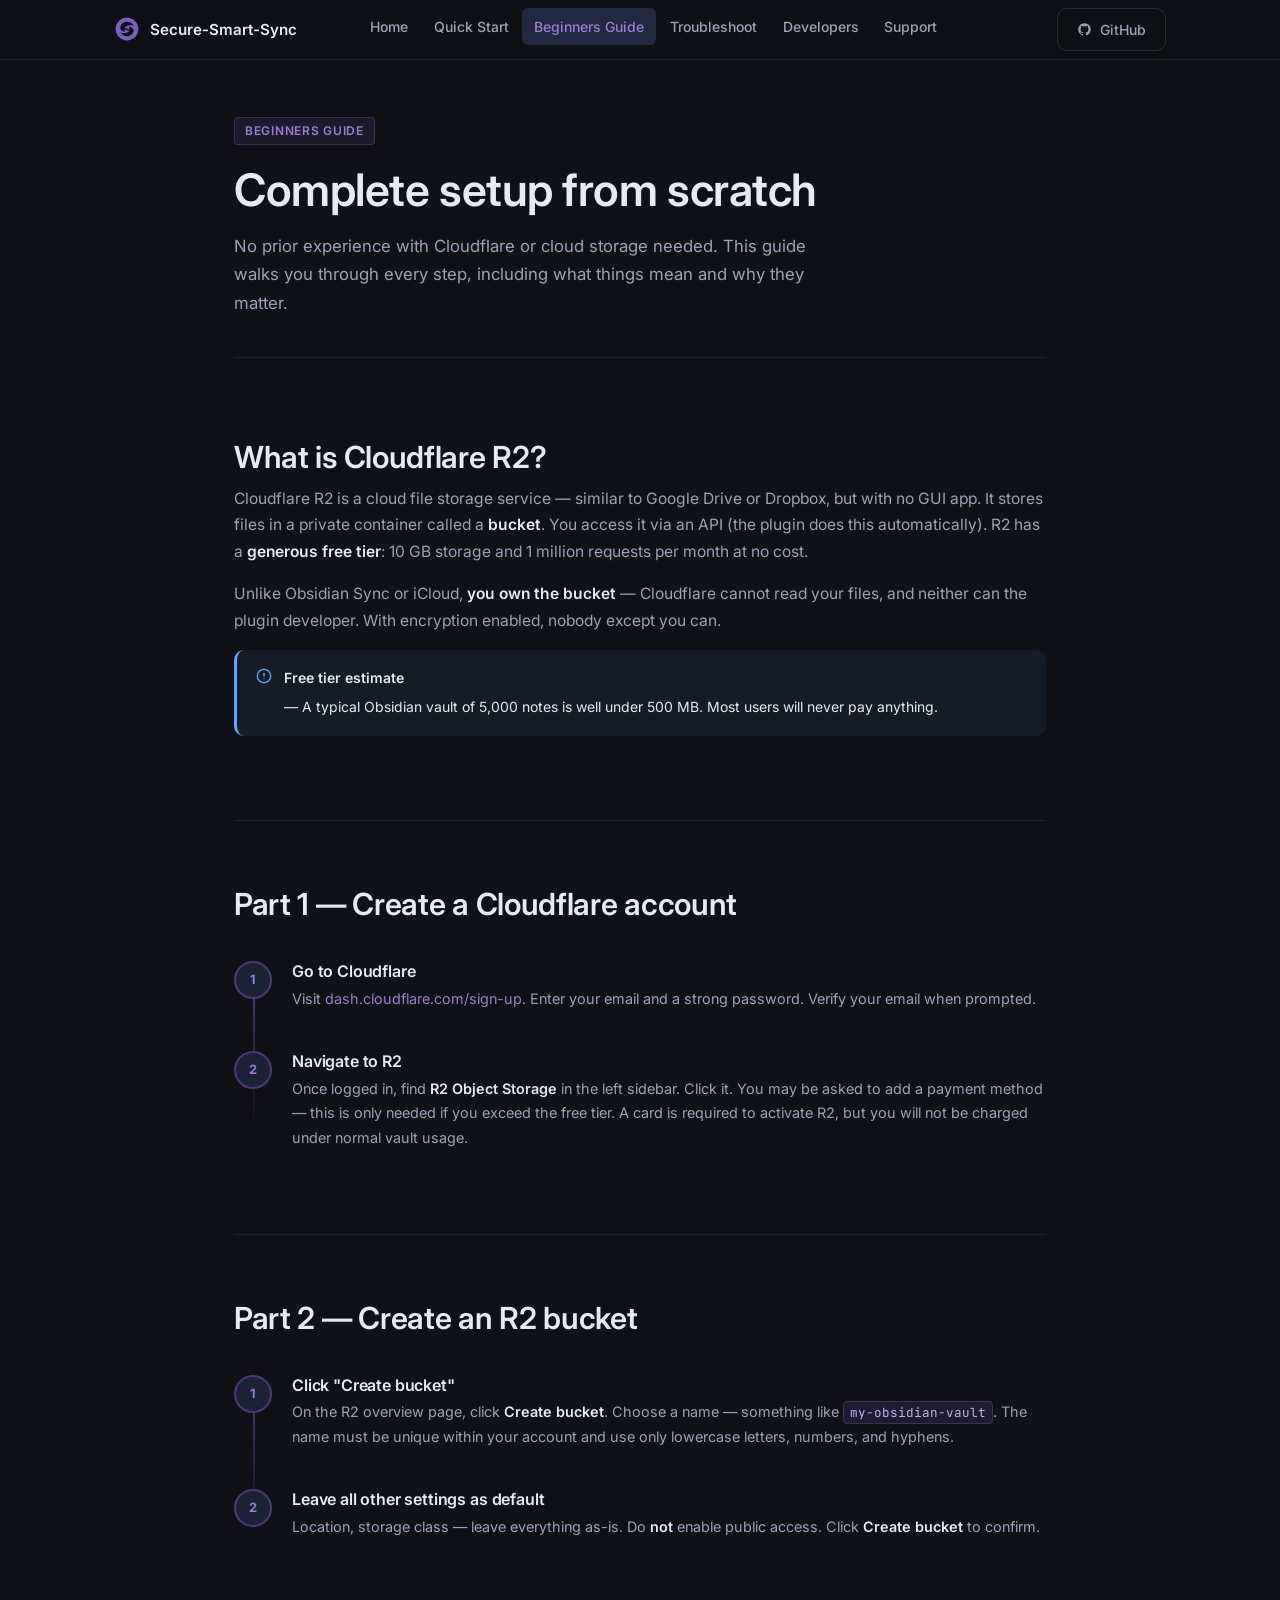
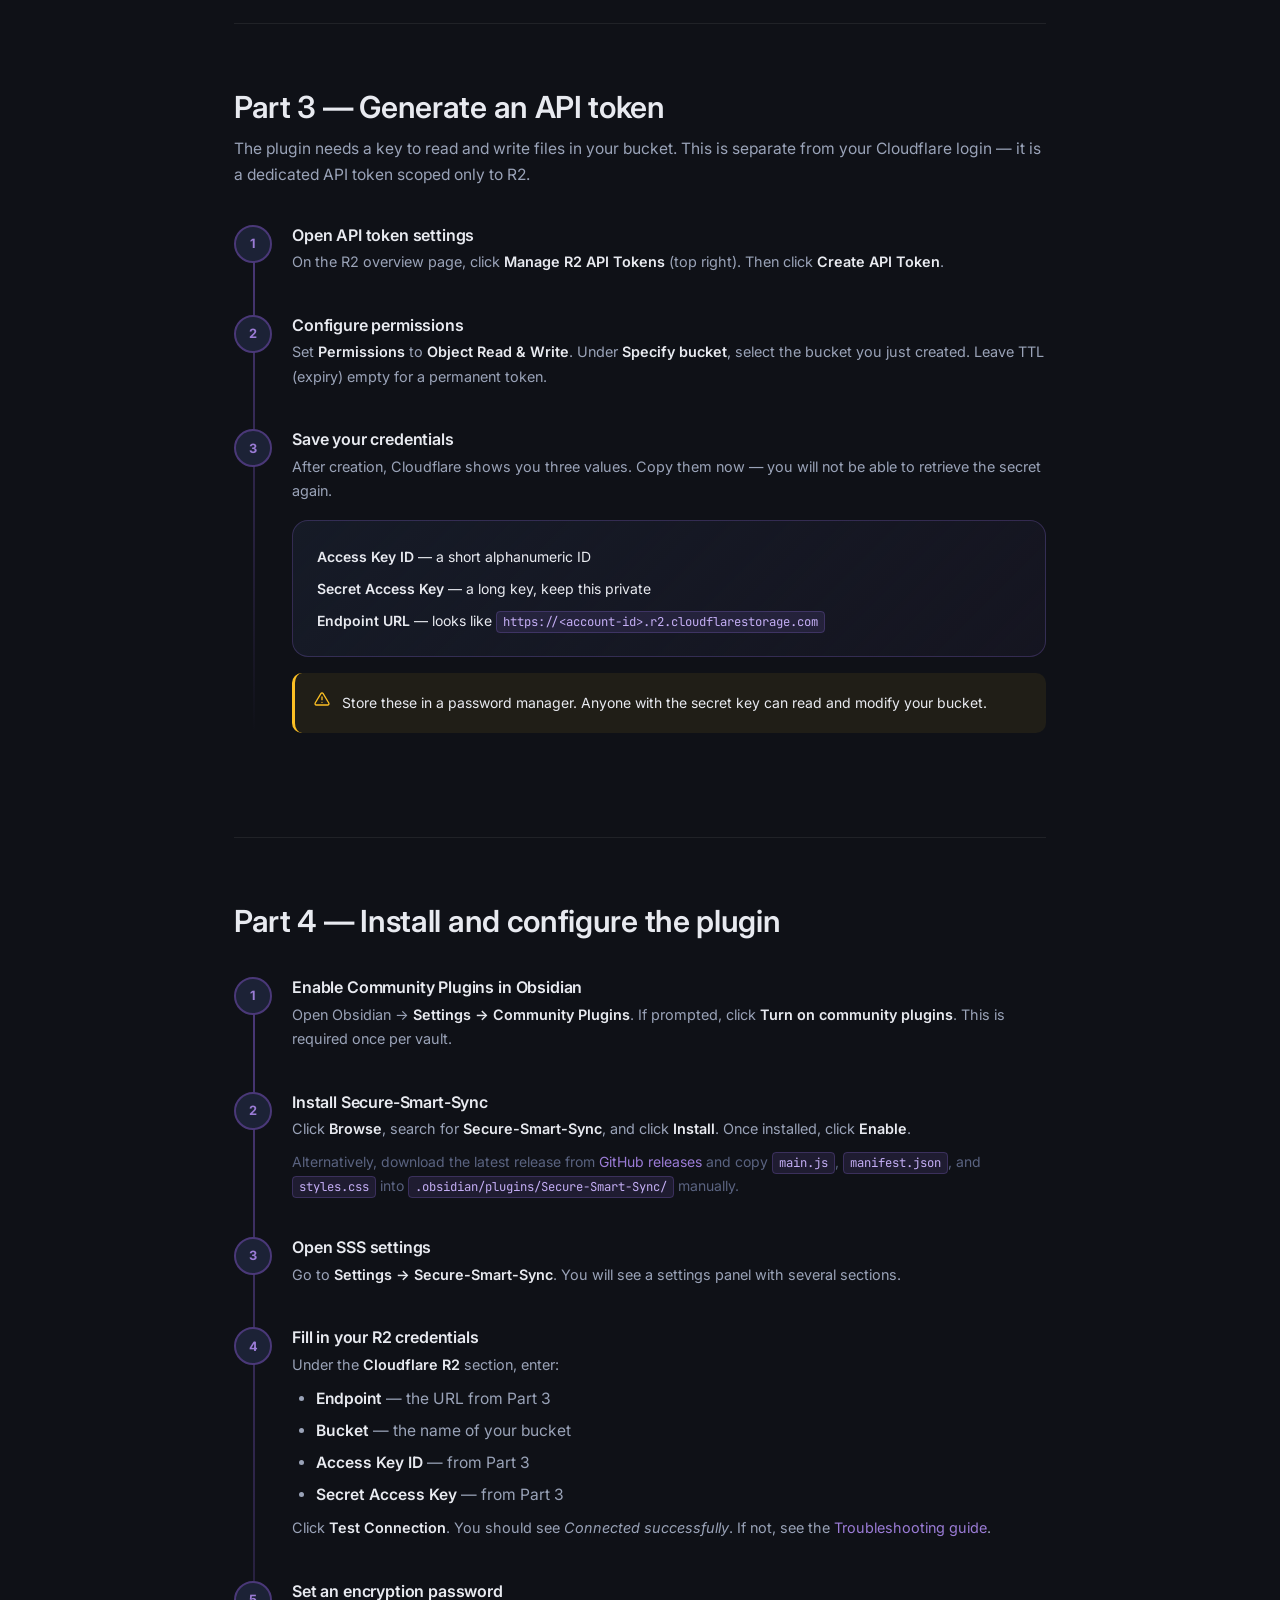
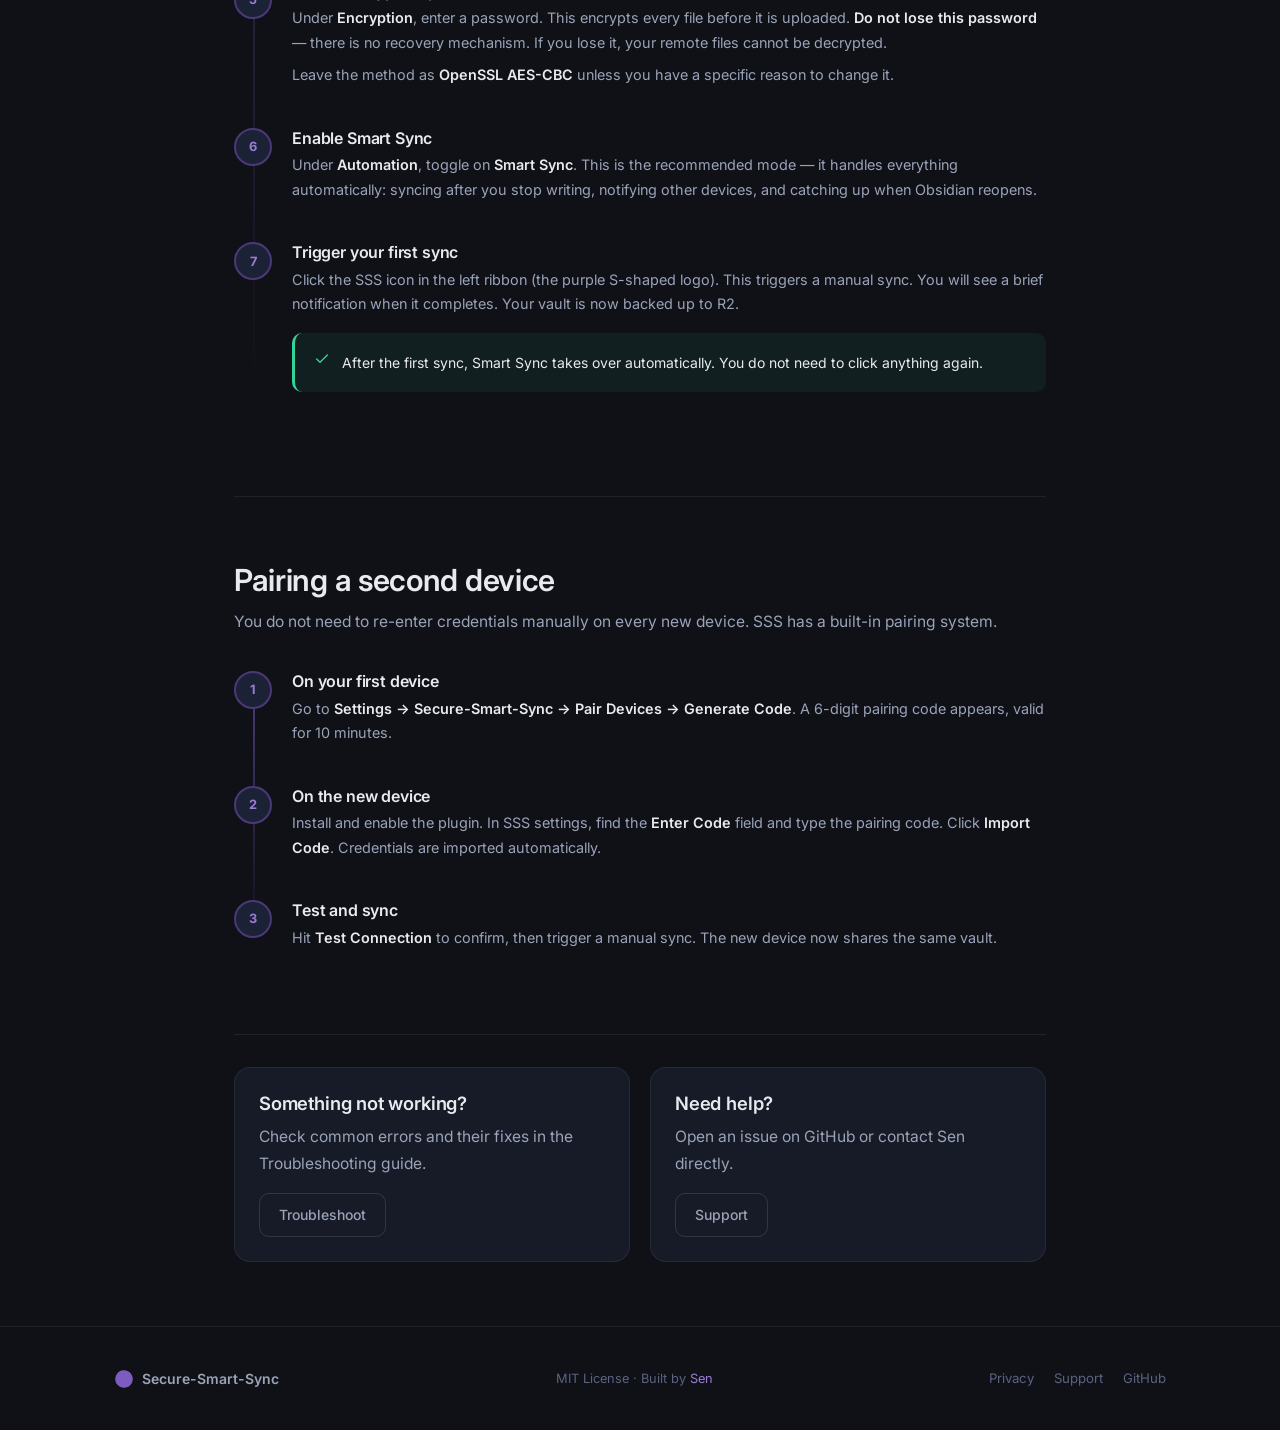
==== beginners.html @ c1dc4312 "Add files via upload" ====
<!DOCTYPE html>
<html lang="en">
<head>
  <meta charset="UTF-8" />
  <meta name="viewport" content="width=device-width, initial-scale=1.0" />
  <title>Beginners Guide — Secure-Smart-Sync</title>
  <meta name="description" content="A complete step-by-step guide to setting up Secure-Smart-Sync from scratch — including Cloudflare account creation, R2 bucket setup, and plugin configuration." />
  <link rel="icon" href="../assets/favicon_transparent.ico" />
  <link rel="stylesheet" href="style.css" />
</head>
<body>

<nav class="nav" role="navigation" aria-label="Main navigation">
  <div class="nav-inner">
    <a href="index.html" class="nav-logo" aria-label="Home">
      <svg viewBox="0 0 2048 2048" xmlns="http://www.w3.org/2000/svg" aria-hidden="true" width="26" height="26"><g fill="#7c5cbf"><path d="M955 1921.80 c-153.40 -11.80 -301.40 -63.40 -431 -150.40 -78.40 -52.60 -152.20 -121.60 -212.20 -198.40 -93.80 -120.20 -157.60 -273.40 -176.60 -425 -8.20 -64.40 -9.20 -160 -2.40 -221 11.40 -100.60 41 -203 84.80 -292 114.40 -232.20 319 -403.80 563.40 -472.80 108.80 -30.60 220.60 -40.40 335 -29 426.20 42.20 769.60 393.60 802.20 821 3.40 46.80 1.40 148.20 -4 187.80 -18.20 133.20 -54.40 238.40 -120 347 -43.40 72 -99.40 140.80 -158.20 194.60 -152.80 139.80 -341.40 222.80 -541.80 238.40 -30.20 2.20 -108.80 2.20 -139.20 -0.20z m138.40 -326.80 c180.40 -23.80 350.80 -139.60 419.60 -286 23.20 -49 35.20 -104.80 32.20 -148.60 -8.80 -124.60 -94 -237.60 -207.80 -275.40 -51.20 -17 -92.40 -19 -140.20 -6.80 -17.60 4.60 -41.20 13.40 -41.20 15.80 0 0.80 2 3 4.20 5.20 7.60 6.80 39 49.80 49.80 68.20 23.60 39.80 30 53.40 30 64 0 23.60 -5 23.20 -145 -12.80 -60.40 -15.60 -142.80 -36.60 -183 -46.60 -40.20 -10.20 -75.40 -19.60 -78.20 -21.20 -6.60 -3.20 -7.80 -6.40 -7.80 -18.80 0 -12 2.60 -15.40 30.80 -39.60 103.80 -89.80 232.60 -143.80 371.20 -156.40 34 -3 110.40 -2.40 142 1 50.60 5.60 98 15.80 139.60 29.80 11.20 3.80 20.40 6.60 20.40 6 0 -0.40 -4.60 -10 -10.20 -21 -36.40 -72.80 -100.60 -147.40 -168 -195 -91 -64.60 -186.60 -98.80 -297.80 -106.80 -59.20 -4.20 -134.20 5.80 -198 26.40 -136.40 44.20 -249 137.20 -311.80 257.80 -38.40 73.80 -54 156.20 -42.40 224.20 14.80 85.80 59 156.80 128.60 206.60 55.80 40 134 62 195.20 55.20 19.60 -2.20 47.20 -7.40 51 -9.60 0.80 -0.40 -1.60 -4.60 -5.40 -9.20 -14.60 -18 -33.80 -48.80 -47.20 -75.40 -12.60 -25 -14 -29.20 -14 -39.60 0 -6.40 1 -12.60 2.40 -14 6.20 -6.20 25.40 -2.80 137.60 25.60 61 15.40 140.20 35.20 176 44 35.80 8.80 67 17 69.60 18 3.80 1.60 4.40 3.40 4.40 14.60 0 12 -0.40 13 -7.40 19.80 -23 21.80 -73.20 56.20 -111.40 76.60 -76.80 40.60 -159.20 65.40 -242.80 73 -34.80 3.20 -125 1.60 -156.40 -2.80 -36.20 -5.20 -84.20 -16.60 -119 -28.20 -17.60 -6 -32.20 -10.60 -32.40 -10.20 -1.40 1.40 22 39.80 37.20 60.80 94.40 132.20 250.20 219.40 418.20 234.20 26.80 2.40 77.20 1 107.40 -2.80z"/></g></svg>
      <span class="nav-logo-text">Secure-Smart-Sync</span>
    </a>
    <ul class="nav-links" id="nav-links">
      <li><a href="index.html">Home</a></li>
      <li><a href="quick-start.html">Quick Start</a></li>
      <li><a href="beginners.html">Beginners Guide</a></li>
      <li><a href="troubleshoot.html">Troubleshoot</a></li>
      <li><a href="developers.html">Developers</a></li>
      <li><a href="support.html">Support</a></li>
    </ul>
    <div class="nav-cta">
      <a href="https://github.com/xensenx/Secure_Smart_Sync" target="_blank" rel="noopener" class="btn btn-outline">
        <svg viewBox="0 0 24 24" fill="currentColor" width="15" height="15" aria-hidden="true"><path d="M12 2C6.477 2 2 6.477 2 12c0 4.418 2.865 8.166 6.839 9.489.5.092.682-.217.682-.482 0-.237-.009-.868-.013-1.703-2.782.604-3.369-1.34-3.369-1.34-.454-1.156-1.11-1.463-1.11-1.463-.908-.62.069-.608.069-.608 1.003.07 1.531 1.03 1.531 1.03.892 1.529 2.341 1.087 2.91.832.092-.647.35-1.088.636-1.338-2.22-.253-4.555-1.11-4.555-4.943 0-1.091.39-1.984 1.029-2.683-.103-.253-.446-1.27.098-2.647 0 0 .84-.269 2.75 1.025A9.578 9.578 0 0 1 12 6.836a9.59 9.59 0 0 1 2.504.337c1.909-1.294 2.747-1.025 2.747-1.025.546 1.377.202 2.394.1 2.647.64.699 1.028 1.592 1.028 2.683 0 3.842-2.339 4.687-4.566 4.935.359.309.678.919.678 1.852 0 1.336-.012 2.415-.012 2.743 0 .267.18.578.688.48C19.138 20.163 22 16.418 22 12c0-5.523-4.477-10-10-10z"/></svg>
        GitHub
      </a>
    </div>
    <button class="nav-hamburger" id="nav-hamburger" aria-label="Toggle navigation" aria-expanded="false">
      <span></span><span></span><span></span>
    </button>
  </div>
</nav>

<div class="page-wrap">
  <div class="container">

    <div class="page-header">
      <span class="badge">Beginners Guide</span>
      <h1>Complete setup from scratch</h1>
      <p>No prior experience with Cloudflare or cloud storage needed. This guide walks you through every step, including what things mean and why they matter.</p>
    </div>

    <!-- What is Cloudflare R2 -->
    <section class="section-sm" id="what-is-r2">
      <h2 class="reveal">What is Cloudflare R2?</h2>
      <p class="reveal mt-1">Cloudflare R2 is a cloud file storage service — similar to Google Drive or Dropbox, but with no GUI app. It stores files in a private container called a <strong>bucket</strong>. You access it via an API (the plugin does this automatically). R2 has a <strong>generous free tier</strong>: 10 GB storage and 1 million requests per month at no cost.</p>
      <p class="reveal mt-2">Unlike Obsidian Sync or iCloud, <strong>you own the bucket</strong> — Cloudflare cannot read your files, and neither can the plugin developer. With encryption enabled, nobody except you can.</p>

      <div class="callout callout-info reveal mt-2">
        <svg width="16" height="16" viewBox="0 0 24 24" fill="none" stroke="currentColor" stroke-width="2" stroke-linecap="round" stroke-linejoin="round" aria-hidden="true"><circle cx="12" cy="12" r="10"/><line x1="12" y1="8" x2="12" y2="12"/><line x1="12" y1="16" x2="12.01" y2="16"/></svg>
        <div class="callout-body"><strong>Free tier estimate</strong><span> — A typical Obsidian vault of 5,000 notes is well under 500 MB. Most users will never pay anything.</span></div>
      </div>
    </section>

    <hr />

    <!-- Part 1: Cloudflare account -->
    <section class="section-sm" id="cloudflare-account">
      <h2 class="reveal">Part 1 — Create a Cloudflare account</h2>
      <div class="step-flow mt-2">

        <div class="step-item">
          <div class="step-num">1</div>
          <div class="step-body">
            <h3>Go to Cloudflare</h3>
            <p>Visit <a href="https://dash.cloudflare.com/sign-up" target="_blank" rel="noopener">dash.cloudflare.com/sign-up</a>. Enter your email and a strong password. Verify your email when prompted.</p>
          </div>
        </div>

        <div class="step-item">
          <div class="step-num">2</div>
          <div class="step-body">
            <h3>Navigate to R2</h3>
            <p>Once logged in, find <strong>R2 Object Storage</strong> in the left sidebar. Click it. You may be asked to add a payment method — this is only needed if you exceed the free tier. A card is required to activate R2, but you will not be charged under normal vault usage.</p>
          </div>
        </div>

      </div>
    </section>

    <hr />

    <!-- Part 2: Create a bucket -->
    <section class="section-sm" id="create-bucket">
      <h2 class="reveal">Part 2 — Create an R2 bucket</h2>
      <div class="step-flow mt-2">

        <div class="step-item">
          <div class="step-num">1</div>
          <div class="step-body">
            <h3>Click "Create bucket"</h3>
            <p>On the R2 overview page, click <strong>Create bucket</strong>. Choose a name — something like <code>my-obsidian-vault</code>. The name must be unique within your account and use only lowercase letters, numbers, and hyphens.</p>
          </div>
        </div>

        <div class="step-item">
          <div class="step-num">2</div>
          <div class="step-body">
            <h3>Leave all other settings as default</h3>
            <p>Location, storage class — leave everything as-is. Do <strong>not</strong> enable public access. Click <strong>Create bucket</strong> to confirm.</p>
          </div>
        </div>

      </div>
    </section>

    <hr />

    <!-- Part 3: API Token -->
    <section class="section-sm" id="api-token">
      <h2 class="reveal">Part 3 — Generate an API token</h2>
      <p class="reveal mt-1">The plugin needs a key to read and write files in your bucket. This is separate from your Cloudflare login — it is a dedicated API token scoped only to R2.</p>

      <div class="step-flow mt-2">

        <div class="step-item">
          <div class="step-num">1</div>
          <div class="step-body">
            <h3>Open API token settings</h3>
            <p>On the R2 overview page, click <strong>Manage R2 API Tokens</strong> (top right). Then click <strong>Create API Token</strong>.</p>
          </div>
        </div>

        <div class="step-item">
          <div class="step-num">2</div>
          <div class="step-body">
            <h3>Configure permissions</h3>
            <p>Set <strong>Permissions</strong> to <strong>Object Read &amp; Write</strong>. Under <strong>Specify bucket</strong>, select the bucket you just created. Leave TTL (expiry) empty for a permanent token.</p>
          </div>
        </div>

        <div class="step-item">
          <div class="step-num">3</div>
          <div class="step-body">
            <h3>Save your credentials</h3>
            <p>After creation, Cloudflare shows you three values. Copy them now — you will not be able to retrieve the secret again.</p>
            <div class="card card-purple mt-2" style="font-size:0.875rem;">
              <div style="display:grid; gap:0.5rem;">
                <div><strong>Access Key ID</strong> — a short alphanumeric ID</div>
                <div><strong>Secret Access Key</strong> — a long key, keep this private</div>
                <div><strong>Endpoint URL</strong> — looks like <code>https://&lt;account-id&gt;.r2.cloudflarestorage.com</code></div>
              </div>
            </div>
            <div class="callout callout-warning mt-2">
              <svg width="16" height="16" viewBox="0 0 24 24" fill="none" stroke="currentColor" stroke-width="2" stroke-linecap="round" stroke-linejoin="round" aria-hidden="true"><path d="M10.29 3.86L1.82 18a2 2 0 0 0 1.71 3h16.94a2 2 0 0 0 1.71-3L13.71 3.86a2 2 0 0 0-3.42 0z"/><line x1="12" y1="9" x2="12" y2="13"/><line x1="12" y1="17" x2="12.01" y2="17"/></svg>
              <div class="callout-body"><span>Store these in a password manager. Anyone with the secret key can read and modify your bucket.</span></div>
            </div>
          </div>
        </div>

      </div>
    </section>

    <hr />

    <!-- Part 4: Plugin setup -->
    <section class="section-sm" id="plugin-setup">
      <h2 class="reveal">Part 4 — Install and configure the plugin</h2>
      <div class="step-flow mt-2">

        <div class="step-item">
          <div class="step-num">1</div>
          <div class="step-body">
            <h3>Enable Community Plugins in Obsidian</h3>
            <p>Open Obsidian → <strong>Settings → Community Plugins</strong>. If prompted, click <strong>Turn on community plugins</strong>. This is required once per vault.</p>
          </div>
        </div>

        <div class="step-item">
          <div class="step-num">2</div>
          <div class="step-body">
            <h3>Install Secure-Smart-Sync</h3>
            <p>Click <strong>Browse</strong>, search for <strong>Secure-Smart-Sync</strong>, and click <strong>Install</strong>. Once installed, click <strong>Enable</strong>.</p>
            <p class="mt-1" style="font-size:0.875rem; color:var(--text-muted);">Alternatively, download the latest release from <a href="https://github.com/xensenx/Secure_Smart_Sync/releases" target="_blank" rel="noopener">GitHub releases</a> and copy <code>main.js</code>, <code>manifest.json</code>, and <code>styles.css</code> into <code>.obsidian/plugins/Secure-Smart-Sync/</code> manually.</p>
          </div>
        </div>

        <div class="step-item">
          <div class="step-num">3</div>
          <div class="step-body">
            <h3>Open SSS settings</h3>
            <p>Go to <strong>Settings → Secure-Smart-Sync</strong>. You will see a settings panel with several sections.</p>
          </div>
        </div>

        <div class="step-item">
          <div class="step-num">4</div>
          <div class="step-body">
            <h3>Fill in your R2 credentials</h3>
            <p>Under the <strong>Cloudflare R2</strong> section, enter:</p>
            <ul style="margin-top:0.5rem;">
              <li><strong>Endpoint</strong> — the URL from Part 3</li>
              <li><strong>Bucket</strong> — the name of your bucket</li>
              <li><strong>Access Key ID</strong> — from Part 3</li>
              <li><strong>Secret Access Key</strong> — from Part 3</li>
            </ul>
            <p class="mt-1">Click <strong>Test Connection</strong>. You should see <em>Connected successfully</em>. If not, see the <a href="troubleshoot.html">Troubleshooting guide</a>.</p>
          </div>
        </div>

        <div class="step-item">
          <div class="step-num">5</div>
          <div class="step-body">
            <h3>Set an encryption password</h3>
            <p>Under <strong>Encryption</strong>, enter a password. This encrypts every file before it is uploaded. <strong>Do not lose this password</strong> — there is no recovery mechanism. If you lose it, your remote files cannot be decrypted.</p>
            <p class="mt-1">Leave the method as <strong>OpenSSL AES-CBC</strong> unless you have a specific reason to change it.</p>
          </div>
        </div>

        <div class="step-item">
          <div class="step-num">6</div>
          <div class="step-body">
            <h3>Enable Smart Sync</h3>
            <p>Under <strong>Automation</strong>, toggle on <strong>Smart Sync</strong>. This is the recommended mode — it handles everything automatically: syncing after you stop writing, notifying other devices, and catching up when Obsidian reopens.</p>
          </div>
        </div>

        <div class="step-item">
          <div class="step-num">7</div>
          <div class="step-body">
            <h3>Trigger your first sync</h3>
            <p>Click the SSS icon in the left ribbon (the purple S-shaped logo). This triggers a manual sync. You will see a brief notification when it completes. Your vault is now backed up to R2.</p>
            <div class="callout callout-success mt-2">
              <svg width="16" height="16" viewBox="0 0 24 24" fill="none" stroke="currentColor" stroke-width="2" stroke-linecap="round" stroke-linejoin="round" aria-hidden="true"><polyline points="20 6 9 17 4 12"/></svg>
              <div class="callout-body"><span>After the first sync, Smart Sync takes over automatically. You do not need to click anything again.</span></div>
            </div>
          </div>
        </div>

      </div>
    </section>

    <hr />

    <!-- Pairing a second device -->
    <section class="section-sm" id="pair-device">
      <h2 class="reveal">Pairing a second device</h2>
      <p class="reveal mt-1">You do not need to re-enter credentials manually on every new device. SSS has a built-in pairing system.</p>
      <div class="step-flow mt-2">
        <div class="step-item">
          <div class="step-num">1</div>
          <div class="step-body">
            <h3>On your first device</h3>
            <p>Go to <strong>Settings → Secure-Smart-Sync → Pair Devices → Generate Code</strong>. A 6-digit pairing code appears, valid for 10 minutes.</p>
          </div>
        </div>
        <div class="step-item">
          <div class="step-num">2</div>
          <div class="step-body">
            <h3>On the new device</h3>
            <p>Install and enable the plugin. In SSS settings, find the <strong>Enter Code</strong> field and type the pairing code. Click <strong>Import Code</strong>. Credentials are imported automatically.</p>
          </div>
        </div>
        <div class="step-item">
          <div class="step-num">3</div>
          <div class="step-body">
            <h3>Test and sync</h3>
            <p>Hit <strong>Test Connection</strong> to confirm, then trigger a manual sync. The new device now shares the same vault.</p>
          </div>
        </div>
      </div>
    </section>

    <hr />

    <div class="grid-2 reveal" style="margin:2rem 0 4rem;">
      <div class="card">
        <h3>Something not working?</h3>
        <p class="mt-1">Check common errors and their fixes in the Troubleshooting guide.</p>
        <a href="troubleshoot.html" class="btn btn-outline mt-2">Troubleshoot</a>
      </div>
      <div class="card">
        <h3>Need help?</h3>
        <p class="mt-1">Open an issue on GitHub or contact Sen directly.</p>
        <a href="support.html" class="btn btn-outline mt-2">Support</a>
      </div>
    </div>

  </div>
</div>

<footer>
  <div class="footer-inner">
    <div class="footer-logo">
      <svg width="20" height="20" viewBox="0 0 2048 2048" xmlns="http://www.w3.org/2000/svg" aria-hidden="true"><g fill="#7c5cbf"><path d="M955 1921.80 c-153.40 -11.80 -301.40 -63.40 -431 -150.40 -78.40 -52.60 -152.20 -121.60 -212.20 -198.40 -93.80 -120.20 -157.60 -273.40 -176.60 -425 -8.20 -64.40 -9.20 -160 -2.40 -221 11.40 -100.60 41 -203 84.80 -292 114.40 -232.20 319 -403.80 563.40 -472.80 108.80 -30.60 220.60 -40.40 335 -29 426.20 42.20 769.60 393.60 802.20 821 3.40 46.80 1.40 148.20 -4 187.80 -18.20 133.20 -54.40 238.40 -120 347 -43.40 72 -99.40 140.80 -158.20 194.60 -152.80 139.80 -341.40 222.80 -541.80 238.40 -30.20 2.20 -108.80 2.20 -139.20 -0.20z"/></g></svg>
      <span>Secure-Smart-Sync</span>
    </div>
    <p class="footer-meta">MIT License &middot; Built by <a href="https://github.com/xensenx" target="_blank" rel="noopener">Sen</a></p>
    <nav class="footer-links" aria-label="Footer navigation">
      <a href="privacy policy.html">Privacy</a>
      <a href="support.html">Support</a>
      <a href="https://github.com/xensenx/Secure_Smart_Sync" target="_blank" rel="noopener">GitHub</a>
    </nav>
  </div>
</footer>

<script src="script.js"></script>
</body>
</html>
---- style.css ----
/* ============================================================
   style.css — Secure-Smart-Sync Documentation Site
   Dark theme · Purple accent · Inter font · No emojis
   ============================================================ */

@import url('https://fonts.googleapis.com/css2?family=Inter:wght@300;400;500;600;700&family=JetBrains+Mono:wght@400;500&display=swap');

/* ── Design tokens ───────────────────────────────────────── */
:root {
  --bg-base:        #0f1117;
  --bg-surface:     #161b27;
  --bg-elevated:    #1c2236;
  --bg-hover:       #212840;

  --purple-core:    #7c5cbf;
  --purple-light:   #9b7cd6;
  --purple-dim:     #4a3878;
  --purple-faint:   rgba(124, 92, 191, 0.12);
  --purple-border:  rgba(124, 92, 191, 0.30);

  --text-primary:   #e8eaf0;
  --text-secondary: #9aa3b8;
  --text-muted:     #5a6380;
  --text-code:      #c4aef5;

  --border:         rgba(255, 255, 255, 0.07);
  --border-strong:  rgba(255, 255, 255, 0.12);

  --radius-sm:  6px;
  --radius-md:  10px;
  --radius-lg:  16px;

  --transition: 200ms ease;
  --transition-slow: 400ms ease;

  --font-sans: 'Inter', system-ui, sans-serif;
  --font-mono: 'JetBrains Mono', 'Fira Code', monospace;

  --nav-height: 60px;
  --content-max: 860px;
  --content-wide: 1100px;
}

/* ── Reset ───────────────────────────────────────────────── */
*, *::before, *::after { box-sizing: border-box; margin: 0; padding: 0; }

html { scroll-behavior: smooth; font-size: 16px; }

body {
  font-family: var(--font-sans);
  background: var(--bg-base);
  color: var(--text-primary);
  line-height: 1.7;
  -webkit-font-smoothing: antialiased;
  min-height: 100vh;
}

/* ── Typography ──────────────────────────────────────────── */
h1, h2, h3, h4, h5, h6 {
  font-weight: 600;
  line-height: 1.3;
  color: var(--text-primary);
  letter-spacing: -0.01em;
}

h1 { font-size: clamp(1.8rem, 4vw, 2.8rem); }
h2 { font-size: clamp(1.3rem, 3vw, 1.9rem); }
h3 { font-size: 1.15rem; }
h4 { font-size: 1rem; }

p { color: var(--text-secondary); font-size: 0.975rem; }

a {
  color: var(--purple-light);
  text-decoration: none;
  transition: color var(--transition);
}
a:hover { color: #c4aef5; }

code, kbd {
  font-family: var(--font-mono);
  font-size: 0.875em;
  background: rgba(124, 92, 191, 0.15);
  color: var(--text-code);
  padding: 2px 6px;
  border-radius: 4px;
  border: 1px solid var(--purple-border);
}

pre {
  font-family: var(--font-mono);
  font-size: 0.875rem;
  background: var(--bg-surface);
  border: 1px solid var(--border-strong);
  border-radius: var(--radius-md);
  padding: 1.25rem 1.5rem;
  overflow-x: auto;
  color: var(--text-primary);
  line-height: 1.6;
}
pre code {
  background: none;
  border: none;
  padding: 0;
  color: inherit;
  font-size: inherit;
}

hr {
  border: none;
  border-top: 1px solid var(--border);
  margin: 2rem 0;
}

ul, ol { padding-left: 1.5rem; }
li { color: var(--text-secondary); font-size: 0.975rem; margin-bottom: 0.35rem; }

strong { color: var(--text-primary); font-weight: 600; }

/* ── Navigation ──────────────────────────────────────────── */
.nav {
  position: fixed;
  top: 0; left: 0; right: 0;
  height: var(--nav-height);
  background: rgba(15, 17, 23, 0.90);
  backdrop-filter: blur(12px);
  -webkit-backdrop-filter: blur(12px);
  border-bottom: 1px solid var(--border);
  z-index: 1000;
  display: flex;
  align-items: center;
}

.nav-inner {
  width: 100%;
  max-width: var(--content-wide);
  margin: 0 auto;
  padding: 0 1.5rem;
  display: flex;
  align-items: center;
  gap: 1rem;
}

.nav-logo {
  display: flex;
  align-items: center;
  gap: 0.6rem;
  text-decoration: none;
  flex-shrink: 0;
}
.nav-logo svg { width: 26px; height: 26px; }
.nav-logo-text {
  font-size: 0.95rem;
  font-weight: 600;
  color: var(--text-primary);
  white-space: nowrap;
}

.nav-links {
  display: flex;
  align-items: center;
  gap: 0.1rem;
  list-style: none;
  padding: 0;
  margin: 0 auto;
}

.nav-links a {
  display: block;
  padding: 0.4rem 0.75rem;
  font-size: 0.875rem;
  font-weight: 500;
  color: var(--text-secondary);
  border-radius: var(--radius-sm);
  transition: color var(--transition), background var(--transition);
  white-space: nowrap;
}
.nav-links a:hover,
.nav-links a.active {
  color: var(--text-primary);
  background: var(--bg-hover);
}
.nav-links a.active { color: var(--purple-light); }

.nav-cta {
  margin-left: auto;
  flex-shrink: 0;
}

.nav-hamburger {
  display: none;
  flex-direction: column;
  gap: 5px;
  cursor: pointer;
  padding: 6px;
  margin-left: auto;
  background: none;
  border: none;
}
.nav-hamburger span {
  display: block;
  width: 20px; height: 2px;
  background: var(--text-secondary);
  border-radius: 2px;
  transition: transform var(--transition), opacity var(--transition);
}

/* ── Buttons ─────────────────────────────────────────────── */
.btn {
  display: inline-flex;
  align-items: center;
  gap: 0.5rem;
  padding: 0.55rem 1.2rem;
  font-family: var(--font-sans);
  font-size: 0.875rem;
  font-weight: 500;
  border-radius: var(--radius-md);
  border: 1px solid transparent;
  cursor: pointer;
  text-decoration: none;
  transition: background var(--transition), border-color var(--transition),
              color var(--transition), transform 120ms ease;
  white-space: nowrap;
}
.btn:hover { transform: translateY(-1px); }
.btn:active { transform: translateY(0); }

.btn-primary {
  background: var(--purple-core);
  border-color: var(--purple-core);
  color: #fff;
}
.btn-primary:hover { background: var(--purple-light); border-color: var(--purple-light); color: #fff; }

.btn-outline {
  background: transparent;
  border-color: var(--border-strong);
  color: var(--text-secondary);
}
.btn-outline:hover { border-color: var(--purple-border); color: var(--text-primary); background: var(--purple-faint); }

.btn-ghost {
  background: transparent;
  border-color: transparent;
  color: var(--text-secondary);
}
.btn-ghost:hover { color: var(--text-primary); background: var(--bg-hover); }

.btn svg { width: 15px; height: 15px; flex-shrink: 0; }

/* ── Layout utilities ────────────────────────────────────── */
.page-wrap {
  padding-top: var(--nav-height);
  min-height: 100vh;
}

.container {
  max-width: var(--content-max);
  margin: 0 auto;
  padding: 0 1.5rem;
}

.container-wide {
  max-width: var(--content-wide);
  margin: 0 auto;
  padding: 0 1.5rem;
}

.section { padding: 4rem 0; }
.section-sm { padding: 2rem 0; }
.section-lg { padding: 6rem 0; }

/* ── Cards ───────────────────────────────────────────────── */
.card {
  background: var(--bg-surface);
  border: 1px solid var(--border);
  border-radius: var(--radius-lg);
  padding: 1.5rem;
  transition: border-color var(--transition), background var(--transition);
}
.card:hover { border-color: var(--border-strong); }
.card-purple {
  border-color: var(--purple-border);
  background: linear-gradient(135deg, var(--bg-surface), rgba(124, 92, 191, 0.06));
}

/* ── Step / Flow ─────────────────────────────────────────── */
.step-flow {
  display: flex;
  flex-direction: column;
  gap: 0;
  position: relative;
}
.step-flow::before {
  content: '';
  position: absolute;
  left: 19px;
  top: 40px;
  bottom: 40px;
  width: 2px;
  background: linear-gradient(to bottom, var(--purple-dim), transparent);
}

.step-item {
  display: flex;
  gap: 1.25rem;
  padding: 1.25rem 0;
  opacity: 0;
  transform: translateY(18px);
  transition: opacity 0.5s ease, transform 0.5s ease;
}
.step-item.in-view { opacity: 1; transform: translateY(0); }

.step-num {
  flex-shrink: 0;
  width: 38px; height: 38px;
  border-radius: 50%;
  background: var(--bg-elevated);
  border: 2px solid var(--purple-dim);
  display: flex; align-items: center; justify-content: center;
  font-size: 0.8rem;
  font-weight: 700;
  color: var(--purple-light);
  position: relative;
  z-index: 1;
}

.step-body h3 { font-size: 1rem; margin-bottom: 0.3rem; }
.step-body p { font-size: 0.9rem; }

/* ── Info / Warning / Note callouts ─────────────────────── */
.callout {
  border-radius: var(--radius-md);
  padding: 1rem 1.2rem;
  border-left: 3px solid;
  margin: 1.25rem 0;
  display: flex;
  gap: 0.75rem;
  align-items: flex-start;
}
.callout svg { flex-shrink: 0; margin-top: 2px; }
.callout-body { flex: 1; }
.callout-body strong { display: block; font-size: 0.875rem; margin-bottom: 0.2rem; }
.callout-body p, .callout-body span { font-size: 0.875rem; }

.callout-info {
  background: rgba(96, 165, 250, 0.07);
  border-color: #60a5fa;
}
.callout-info svg { color: #60a5fa; }

.callout-warning {
  background: rgba(251, 191, 36, 0.07);
  border-color: #fbbf24;
}
.callout-warning svg { color: #fbbf24; }

.callout-success {
  background: rgba(52, 211, 153, 0.07);
  border-color: #34d399;
}
.callout-success svg { color: #34d399; }

.callout-error {
  background: rgba(248, 113, 113, 0.07);
  border-color: #f87171;
}
.callout-error svg { color: #f87171; }

/* ── Breadcrumb ──────────────────────────────────────────── */
.breadcrumb {
  display: flex;
  align-items: center;
  gap: 0.5rem;
  font-size: 0.825rem;
  color: var(--text-muted);
  margin-bottom: 2rem;
  flex-wrap: wrap;
}
.breadcrumb a { color: var(--text-muted); }
.breadcrumb a:hover { color: var(--purple-light); }
.breadcrumb-sep { color: var(--text-muted); }

/* ── Page header ─────────────────────────────────────────── */
.page-header {
  padding: 3.5rem 0 2.5rem;
  border-bottom: 1px solid var(--border);
  margin-bottom: 3rem;
}
.page-header .badge {
  display: inline-block;
  font-size: 0.75rem;
  font-weight: 600;
  letter-spacing: 0.06em;
  text-transform: uppercase;
  color: var(--purple-light);
  background: var(--purple-faint);
  border: 1px solid var(--purple-border);
  border-radius: 4px;
  padding: 3px 10px;
  margin-bottom: 1rem;
}
.page-header h1 { margin-bottom: 0.75rem; }
.page-header p { font-size: 1.05rem; max-width: 600px; }

/* ── Section titles ──────────────────────────────────────── */
.section-title { margin-bottom: 2rem; }
.section-title h2 { margin-bottom: 0.5rem; }
.section-title p { font-size: 0.975rem; }

/* ── FAQ / Accordion ─────────────────────────────────────── */
.accordion-item {
  border: 1px solid var(--border);
  border-radius: var(--radius-md);
  margin-bottom: 0.5rem;
  overflow: hidden;
  transition: border-color var(--transition);
}
.accordion-item:hover { border-color: var(--border-strong); }
.accordion-item.open { border-color: var(--purple-border); }

.accordion-trigger {
  width: 100%;
  background: var(--bg-surface);
  border: none;
  padding: 1rem 1.25rem;
  display: flex;
  align-items: center;
  justify-content: space-between;
  cursor: pointer;
  color: var(--text-primary);
  font-size: 0.95rem;
  font-weight: 500;
  font-family: var(--font-sans);
  text-align: left;
  gap: 1rem;
  transition: background var(--transition);
}
.accordion-trigger:hover { background: var(--bg-hover); }
.accordion-icon {
  flex-shrink: 0;
  color: var(--text-muted);
  transition: transform var(--transition);
}
.accordion-item.open .accordion-icon { transform: rotate(180deg); }

.accordion-body {
  background: var(--bg-surface);
  max-height: 0;
  overflow: hidden;
  transition: max-height 0.35s ease, padding 0.25s ease;
}
.accordion-body-inner {
  padding: 0 1.25rem 1.25rem;
  border-top: 1px solid var(--border);
}
.accordion-body-inner p, .accordion-body-inner li { font-size: 0.9rem; }
.accordion-item.open .accordion-body { max-height: 800px; }

/* ── Table ───────────────────────────────────────────────── */
.table-wrap { overflow-x: auto; border-radius: var(--radius-md); border: 1px solid var(--border); }
table { width: 100%; border-collapse: collapse; }
thead { background: var(--bg-elevated); }
th {
  padding: 0.75rem 1rem;
  font-size: 0.8rem;
  font-weight: 600;
  text-transform: uppercase;
  letter-spacing: 0.05em;
  color: var(--text-secondary);
  text-align: left;
  border-bottom: 1px solid var(--border);
}
td {
  padding: 0.75rem 1rem;
  font-size: 0.9rem;
  color: var(--text-secondary);
  border-bottom: 1px solid var(--border);
}
tbody tr:last-child td { border-bottom: none; }
tbody tr:hover td { background: var(--bg-hover); }

/* ── Tags / Badges ───────────────────────────────────────── */
.tag {
  display: inline-block;
  font-size: 0.75rem;
  font-weight: 500;
  padding: 2px 8px;
  border-radius: 4px;
}
.tag-purple { background: var(--purple-faint); color: var(--purple-light); border: 1px solid var(--purple-border); }
.tag-blue   { background: rgba(96,165,250,0.1); color: #93c5fd; border: 1px solid rgba(96,165,250,0.25); }
.tag-green  { background: rgba(52,211,153,0.1); color: #6ee7b7; border: 1px solid rgba(52,211,153,0.25); }
.tag-yellow { background: rgba(251,191,36,0.1);  color: #fde68a; border: 1px solid rgba(251,191,36,0.25); }
.tag-red    { background: rgba(248,113,113,0.1); color: #fca5a5; border: 1px solid rgba(248,113,113,0.25); }

/* ── Grid helpers ────────────────────────────────────────── */
.grid-2 { display: grid; grid-template-columns: repeat(2, 1fr); gap: 1.25rem; }
.grid-3 { display: grid; grid-template-columns: repeat(3, 1fr); gap: 1.25rem; }

/* ── Footer ──────────────────────────────────────────────── */
footer {
  border-top: 1px solid var(--border);
  padding: 2.5rem 0;
  margin-top: 4rem;
}
.footer-inner {
  max-width: var(--content-wide);
  margin: 0 auto;
  padding: 0 1.5rem;
  display: flex;
  align-items: center;
  justify-content: space-between;
  flex-wrap: wrap;
  gap: 1rem;
}
.footer-logo { display: flex; align-items: center; gap: 0.5rem; }
.footer-logo svg { width: 20px; height: 20px; }
.footer-logo span { font-size: 0.875rem; font-weight: 600; color: var(--text-secondary); }
.footer-meta { font-size: 0.8rem; color: var(--text-muted); }
.footer-links { display: flex; gap: 1.25rem; }
.footer-links a { font-size: 0.825rem; color: var(--text-muted); }
.footer-links a:hover { color: var(--purple-light); }

/* ── Ko-fi button ────────────────────────────────────────── */
.kofi-btn {
  display: inline-flex;
  align-items: center;
  gap: 0.6rem;
  padding: 0.6rem 1.3rem;
  background: #29abe0;
  color: #fff;
  border-radius: var(--radius-md);
  font-weight: 600;
  font-size: 0.9rem;
  border: none;
  cursor: pointer;
  text-decoration: none;
  transition: background var(--transition), transform 120ms ease;
}
.kofi-btn:hover { background: #1f90c2; color: #fff; transform: translateY(-1px); }
.kofi-btn svg { width: 20px; height: 20px; }

/* ── Scroll-reveal ───────────────────────────────────────── */
.reveal {
  opacity: 0;
  transform: translateY(20px);
  transition: opacity 0.5s ease, transform 0.5s ease;
}
.reveal.in-view { opacity: 1; transform: translateY(0); }

/* ── Utility ─────────────────────────────────────────────── */
.text-purple { color: var(--purple-light); }
.text-muted  { color: var(--text-muted); }
.text-sm     { font-size: 0.875rem; }
.text-xs     { font-size: 0.8rem; }
.mt-1  { margin-top: 0.5rem; }
.mt-2  { margin-top: 1rem; }
.mt-3  { margin-top: 1.5rem; }
.mt-4  { margin-top: 2rem; }
.mb-1  { margin-bottom: 0.5rem; }
.mb-2  { margin-bottom: 1rem; }
.mb-3  { margin-bottom: 1.5rem; }
.mb-4  { margin-bottom: 2rem; }
.flex  { display: flex; }
.items-center { align-items: center; }
.gap-1 { gap: 0.5rem; }
.gap-2 { gap: 1rem; }

/* ── Scrollbar ───────────────────────────────────────────── */
::-webkit-scrollbar { width: 6px; height: 6px; }
::-webkit-scrollbar-track { background: var(--bg-base); }
::-webkit-scrollbar-thumb { background: var(--bg-elevated); border-radius: 3px; }
::-webkit-scrollbar-thumb:hover { background: var(--purple-dim); }

/* ── Mobile nav ──────────────────────────────────────────── */
@media (max-width: 768px) {
  .nav-links { display: none; position: fixed; top: var(--nav-height); left: 0; right: 0;
    flex-direction: column; background: var(--bg-surface); border-bottom: 1px solid var(--border);
    padding: 1rem; gap: 0.25rem; }
  .nav-links.open { display: flex; }
  .nav-links a { padding: 0.6rem 1rem; width: 100%; }
  .nav-cta { display: none; }
  .nav-hamburger { display: flex; }
  .grid-2, .grid-3 { grid-template-columns: 1fr; }
  .footer-inner { flex-direction: column; align-items: flex-start; }
  .footer-links { flex-wrap: wrap; }
}

@media (max-width: 520px) {
  .container, .container-wide { padding: 0 1rem; }
  .section { padding: 2.5rem 0; }
  .section-lg { padding: 3.5rem 0; }
  h1 { font-size: 1.7rem; }
}
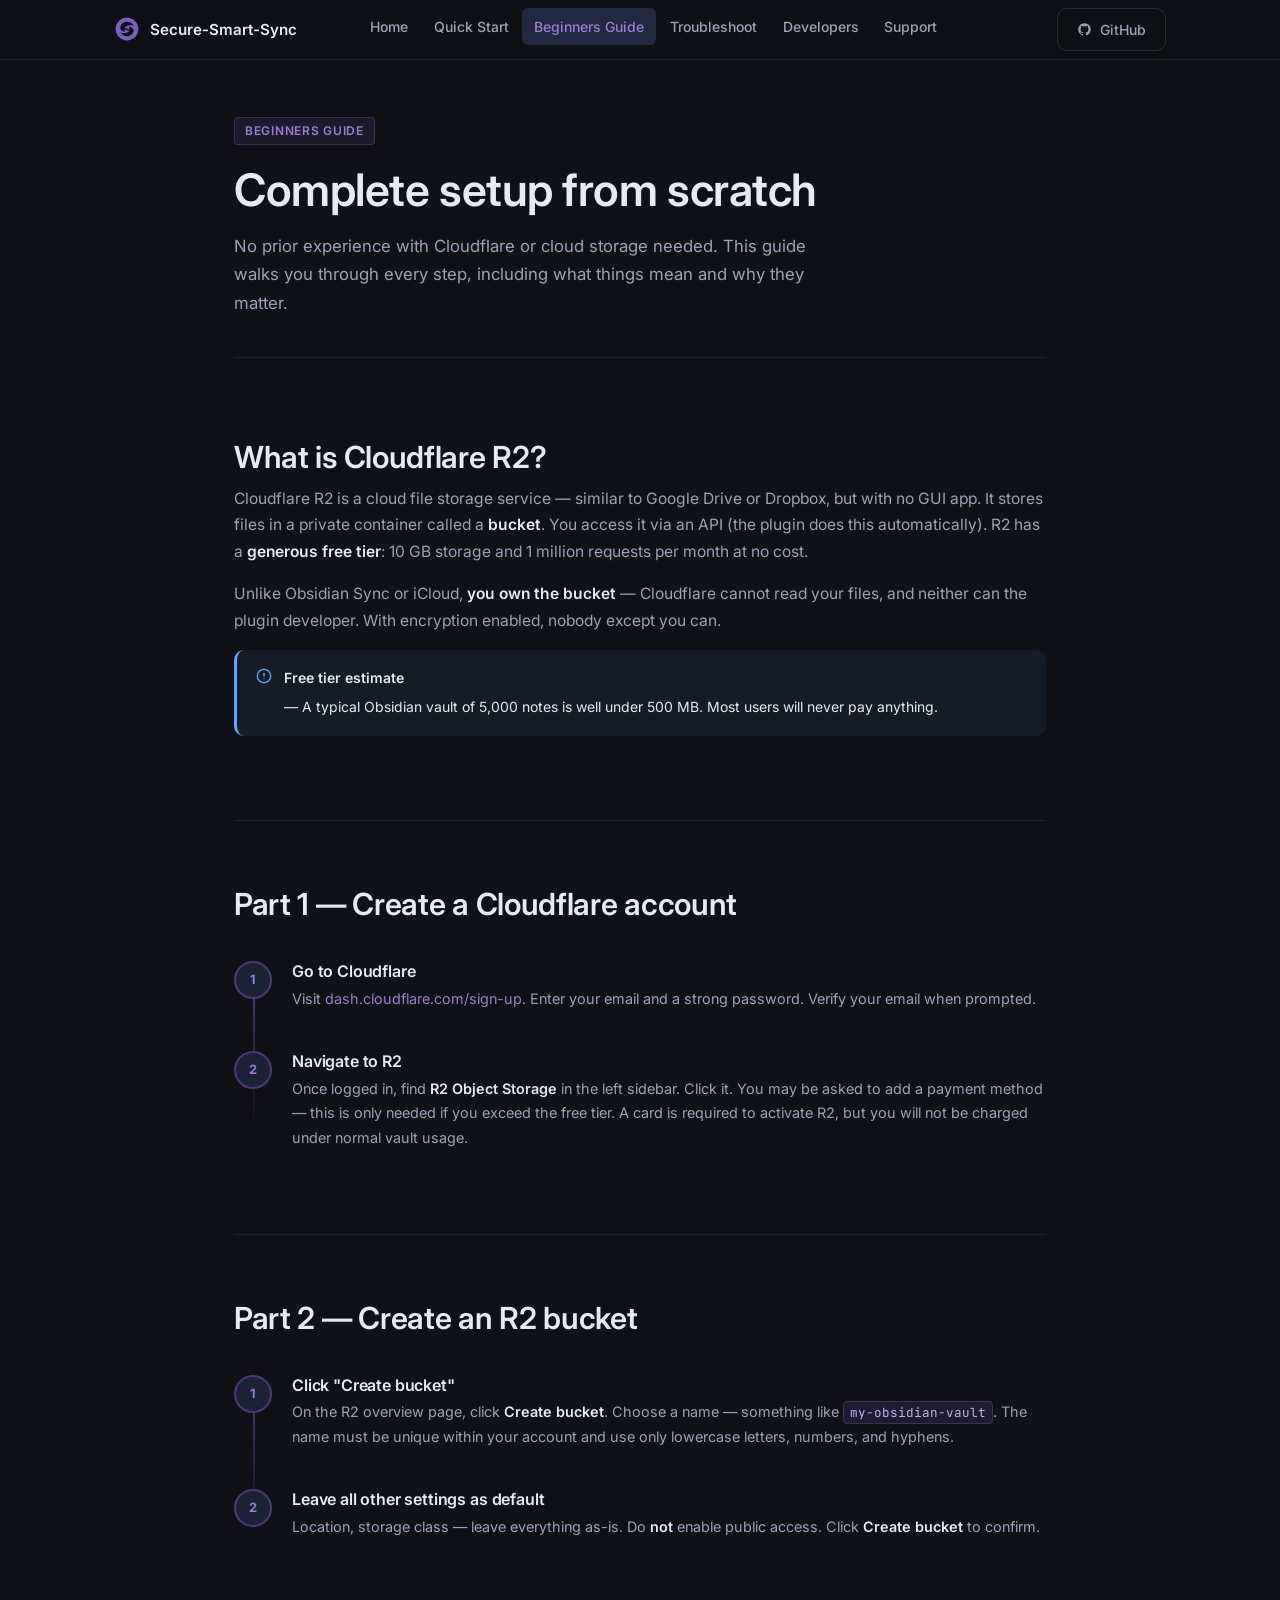
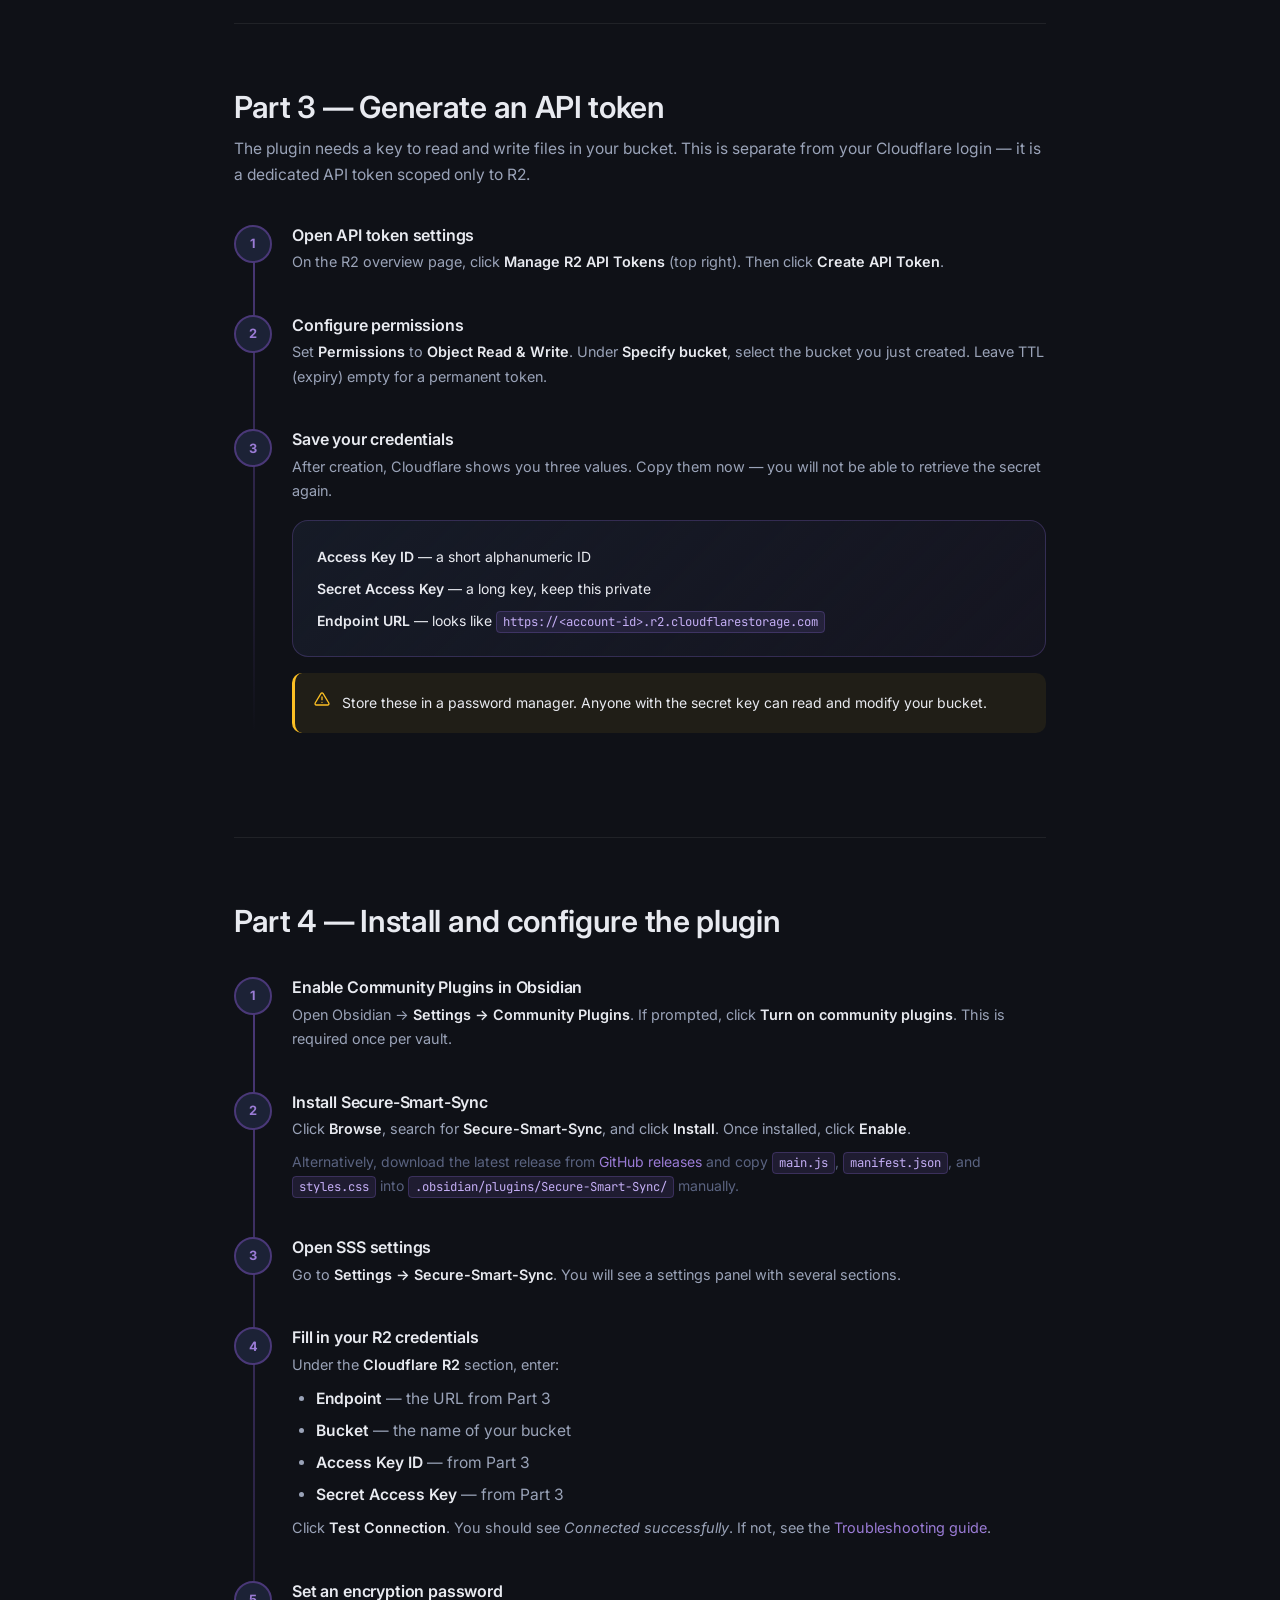
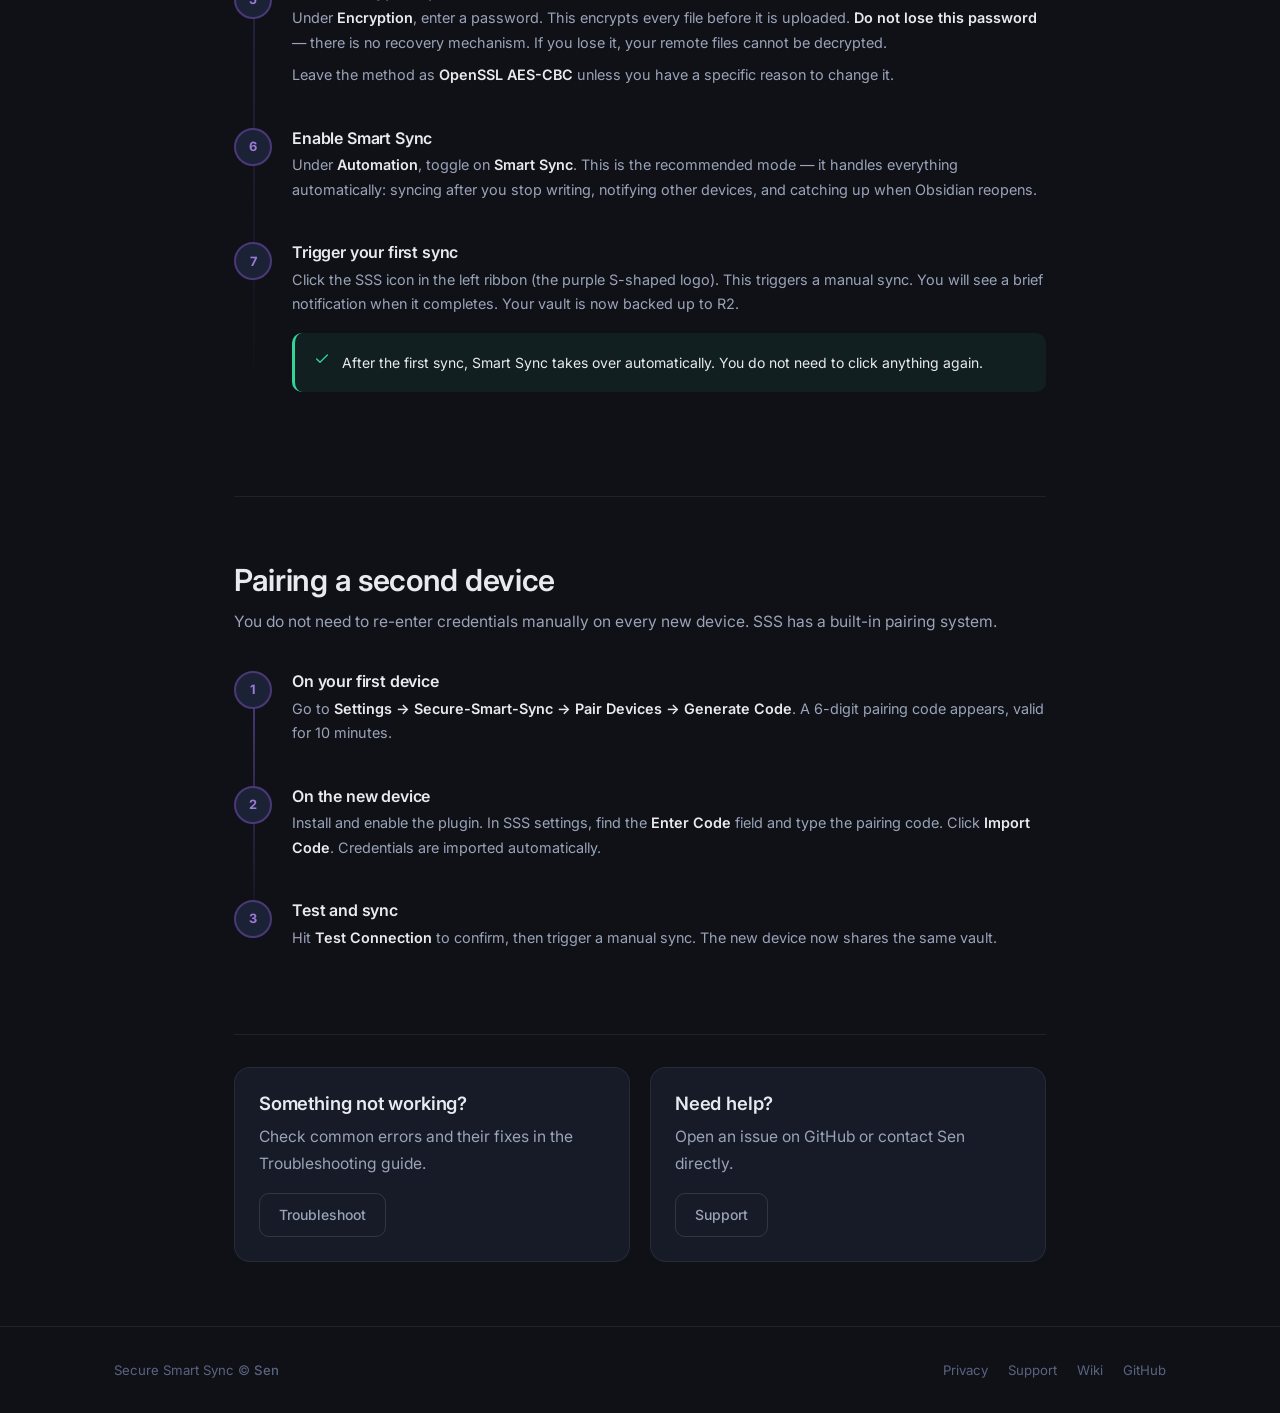
==== commit 53d733d1: "Add files via upload" ====
--- a/beginners.html
+++ b/beginners.html
@@ -286,15 +286,12 @@
 
 <footer>
   <div class="footer-inner">
-    <div class="footer-logo">
-      <svg width="20" height="20" viewBox="0 0 2048 2048" xmlns="http://www.w3.org/2000/svg" aria-hidden="true"><g fill="#7c5cbf"><path d="M955 1921.80 c-153.40 -11.80 -301.40 -63.40 -431 -150.40 -78.40 -52.60 -152.20 -121.60 -212.20 -198.40 -93.80 -120.20 -157.60 -273.40 -176.60 -425 -8.20 -64.40 -9.20 -160 -2.40 -221 11.40 -100.60 41 -203 84.80 -292 114.40 -232.20 319 -403.80 563.40 -472.80 108.80 -30.60 220.60 -40.40 335 -29 426.20 42.20 769.60 393.60 802.20 821 3.40 46.80 1.40 148.20 -4 187.80 -18.20 133.20 -54.40 238.40 -120 347 -43.40 72 -99.40 140.80 -158.20 194.60 -152.80 139.80 -341.40 222.80 -541.80 238.40 -30.20 2.20 -108.80 2.20 -139.20 -0.20z"/></g></svg>
-      <span>Secure-Smart-Sync</span>
-    </div>
-    <p class="footer-meta">MIT License &middot; Built by <a href="https://github.com/xensenx" target="_blank" rel="noopener">Sen</a></p>
+    <span class="footer-copy">Secure Smart Sync &copy; <a href="https://github.com/xensenx" target="_blank" rel="noopener">Sen</a></span>
     <nav class="footer-links" aria-label="Footer navigation">
       <a href="privacy policy.html">Privacy</a>
       <a href="support.html">Support</a>
-      <a href="https://github.com/xensenx/Secure_Smart_Sync" target="_blank" rel="noopener">GitHub</a>
+      <a href="https://github.com/Secure-Smart-Sync/Secure-Smart-Sync/wiki" target="_blank" rel="noopener">Wiki</a>
+      <a href="https://github.com/Secure-Smart-Sync" target="_blank" rel="noopener">GitHub</a>
     </nav>
   </div>
 </footer>
--- a/style.css
+++ b/style.css
@@ -245,6 +245,21 @@
   color: var(--text-secondary);
 }
 .btn-ghost:hover { color: var(--text-primary); background: var(--bg-hover); }
+
+/* Nav CTA button variants */
+.btn-github {
+  background: var(--purple-faint);
+  border-color: var(--purple-border);
+  color: var(--purple-light);
+}
+.btn-github:hover { background: var(--purple-dim); border-color: var(--purple-core); color: #fff; }
+
+.btn-kofi {
+  background: transparent;
+  border-color: var(--border-strong);
+  color: var(--text-secondary);
+}
+.btn-kofi:hover { color: var(--text-primary); border-color: var(--border-strong); background: var(--bg-hover); }
 
 .btn svg { width: 15px; height: 15px; flex-shrink: 0; }
 
@@ -501,7 +516,7 @@
 /* ── Footer ──────────────────────────────────────────────── */
 footer {
   border-top: 1px solid var(--border);
-  padding: 2.5rem 0;
+  padding: 2rem 0;
   margin-top: 4rem;
 }
 .footer-inner {
@@ -514,13 +529,55 @@
   flex-wrap: wrap;
   gap: 1rem;
 }
-.footer-logo { display: flex; align-items: center; gap: 0.5rem; }
-.footer-logo svg { width: 20px; height: 20px; }
-.footer-logo span { font-size: 0.875rem; font-weight: 600; color: var(--text-secondary); }
-.footer-meta { font-size: 0.8rem; color: var(--text-muted); }
-.footer-links { display: flex; gap: 1.25rem; }
+.footer-copy { font-size: 0.825rem; color: var(--text-muted); white-space: nowrap; }
+.footer-copy a { color: var(--text-muted); font-weight: 500; }
+.footer-copy a:hover { color: var(--text-muted); text-decoration: underline; }
+.footer-links { display: flex; gap: 1.25rem; flex-wrap: wrap; }
 .footer-links a { font-size: 0.825rem; color: var(--text-muted); }
 .footer-links a:hover { color: var(--purple-light); }
+
+/* ── Email modal ─────────────────────────────────────────── */
+.email-modal-overlay {
+  position: fixed; inset: 0; z-index: 2000;
+  background: rgba(0,0,0,0.65);
+  backdrop-filter: blur(6px);
+  display: flex; align-items: center; justify-content: center;
+  opacity: 0; pointer-events: none;
+  transition: opacity 0.2s ease;
+}
+.email-modal-overlay.open { opacity: 1; pointer-events: all; }
+.email-modal {
+  background: var(--bg-elevated);
+  border: 1px solid var(--border-strong);
+  border-radius: var(--radius-lg);
+  padding: 2rem;
+  max-width: 400px; width: 90%;
+  text-align: center;
+  transform: translateY(12px);
+  transition: transform 0.2s ease;
+}
+.email-modal-overlay.open .email-modal { transform: translateY(0); }
+.email-modal h3 { margin-bottom: 0.5rem; font-size: 1.05rem; }
+.email-modal p { font-size: 0.875rem; color: var(--text-muted); margin-bottom: 1.25rem; }
+.email-address {
+  font-family: var(--font-mono);
+  font-size: 0.9rem;
+  color: var(--purple-light);
+  background: var(--bg-surface);
+  border: 1px solid var(--purple-border);
+  border-radius: var(--radius-md);
+  padding: 0.6rem 1rem;
+  margin-bottom: 1rem;
+  display: block;
+  letter-spacing: 0.02em;
+}
+.email-modal-actions { display: flex; gap: 0.75rem; justify-content: center; flex-wrap: wrap; }
+.email-modal-close {
+  position: absolute; top: 1rem; right: 1rem;
+  background: none; border: none; cursor: pointer;
+  color: var(--text-muted); font-size: 1.2rem; line-height: 1;
+}
+.email-modal-close:hover { color: var(--text-primary); }
 
 /* ── Ko-fi button ────────────────────────────────────────── */
 .kofi-btn {
@@ -573,6 +630,127 @@
 ::-webkit-scrollbar-thumb { background: var(--bg-elevated); border-radius: 3px; }
 ::-webkit-scrollbar-thumb:hover { background: var(--purple-dim); }
 
+/* ── Nav / Footer logo images ────────────────────────────── */
+.nav-logo-img { width: 26px; height: 26px; display: block; flex-shrink: 0; }
+.footer-logo-img { width: 20px; height: 20px; display: block; }
+
+/* ── Section eyebrow label ───────────────────────────────── */
+.section-eyebrow {
+  display: inline-block;
+  font-size: 0.72rem;
+  font-weight: 600;
+  letter-spacing: 0.1em;
+  text-transform: uppercase;
+  color: var(--purple-light);
+  background: var(--purple-faint);
+  border: 1px solid var(--purple-border);
+  border-radius: 4px;
+  padding: 3px 10px;
+  margin-bottom: 0.9rem;
+}
+
+/* ── Hero ────────────────────────────────────────────────── */
+.hero {
+  position: relative;
+  overflow: hidden;
+  padding: 4rem 0 4rem;
+  border-bottom: 1px solid var(--border);
+  text-align: center;
+}
+.hero-bg-grid {
+  position: absolute; inset: 0; z-index: 0;
+  background-image: linear-gradient(var(--border) 1px, transparent 1px),
+                    linear-gradient(90deg, var(--border) 1px, transparent 1px);
+  background-size: 40px 40px;
+  mask-image: radial-gradient(ellipse 80% 60% at 50% 0%, black 40%, transparent 100%);
+}
+.hero-glow {
+  position: absolute; top: -120px; left: 50%; transform: translateX(-50%);
+  width: 700px; height: 500px; border-radius: 50%;
+  background: radial-gradient(ellipse, rgba(124,92,191,0.18) 0%, transparent 70%);
+  pointer-events: none; z-index: 0;
+}
+.hero-content { position: relative; z-index: 1; }
+.hero-badge {
+  display: inline-flex; align-items: center; gap: 0.5rem;
+  background: var(--purple-faint); border: 1px solid var(--purple-border);
+  border-radius: 20px; padding: 4px 14px;
+  font-size: 0.78rem; color: var(--purple-light); font-weight: 500;
+  margin-bottom: 1.5rem;
+}
+.hero-title { font-size: clamp(2rem, 5vw, 3.4rem); margin-bottom: 1.1rem; line-height: 1.15; }
+.hero-desc  { font-size: 1.05rem; max-width: 560px; margin: 0 auto 2rem; color: var(--text-secondary); }
+.hero-actions { display: flex; gap: 0.75rem; justify-content: center; flex-wrap: wrap; margin-bottom: 2.5rem; }
+.hero-stats {
+  display: inline-flex; align-items: center; gap: 1.5rem;
+  background: var(--bg-surface); border: 1px solid var(--border);
+  border-radius: var(--radius-lg); padding: 0.85rem 2rem;
+  flex-wrap: wrap; justify-content: center;
+}
+.hero-stat { display: flex; flex-direction: column; align-items: center; gap: 2px; }
+.hero-stat-value { font-size: 1.1rem; font-weight: 700; color: var(--text-primary); }
+.hero-stat-label { font-size: 0.72rem; color: var(--text-muted); text-transform: uppercase; letter-spacing: 0.06em; }
+.hero-stat-divider { width: 1px; height: 30px; background: var(--border); }
+
+/* ── Feature grid ────────────────────────────────────────── */
+.feature-grid {
+  display: grid;
+  grid-template-columns: repeat(3, 1fr);
+  gap: 1.25rem;
+  margin-top: 2.5rem;
+}
+.feature-card {
+  background: var(--bg-surface);
+  border: 1px solid var(--border);
+  border-radius: var(--radius-lg);
+  padding: 1.5rem;
+  transition: border-color var(--transition), transform var(--transition);
+}
+.feature-card:hover { border-color: var(--purple-border); transform: translateY(-2px); }
+.feature-icon {
+  width: 40px; height: 40px;
+  background: var(--purple-faint);
+  border: 1px solid var(--purple-border);
+  border-radius: var(--radius-md);
+  display: flex; align-items: center; justify-content: center;
+  margin-bottom: 1rem;
+  color: var(--purple-light);
+}
+.feature-card h3 { font-size: 1rem; margin-bottom: 0.4rem; }
+
+/* ── How it works section background ─────────────────────── */
+.how-section { background: var(--bg-surface); border-top: 1px solid var(--border); border-bottom: 1px solid var(--border); }
+
+/* ── Why R2 section ──────────────────────────────────────── */
+.why-section { background: var(--bg-base); }
+.why-grid { display: grid; grid-template-columns: 1fr 1fr; gap: 4rem; align-items: center; }
+.why-text h2 { margin-bottom: 0.75rem; }
+.why-text p  { margin-bottom: 1rem; }
+.why-list { list-style: none; padding: 0; display: flex; flex-direction: column; gap: 0.6rem; margin-top: 0.5rem; }
+.why-list li { display: flex; align-items: center; gap: 0.6rem; font-size: 0.9rem; color: var(--text-secondary); }
+.why-stats { display: grid; grid-template-columns: 1fr 1fr; gap: 1rem; }
+.stat-card {
+  background: var(--bg-surface); border: 1px solid var(--border);
+  border-radius: var(--radius-lg); padding: 1.5rem;
+  display: flex; flex-direction: column; gap: 0.3rem;
+  transition: border-color var(--transition);
+}
+.stat-card:hover { border-color: var(--purple-border); }
+.stat-big   { font-size: 2rem; font-weight: 700; color: var(--purple-light); }
+.stat-label { font-size: 0.8rem; color: var(--text-muted); }
+
+/* ── CTA section ─────────────────────────────────────────── */
+.cta-section { padding-bottom: 5rem; }
+.cta-card {
+  background: linear-gradient(135deg, var(--bg-surface), rgba(124,92,191,0.08));
+  border: 1px solid var(--purple-border);
+  border-radius: var(--radius-lg);
+  padding: 3.5rem 2rem;
+  text-align: center;
+}
+.cta-icon { width: 52px; height: 52px; margin: 0 auto 1.25rem; display: block; }
+.cta-card h2 { margin-bottom: 0.6rem; }
+
 /* ── Mobile nav ──────────────────────────────────────────── */
 @media (max-width: 768px) {
   .nav-links { display: none; position: fixed; top: var(--nav-height); left: 0; right: 0;
@@ -582,9 +760,10 @@
   .nav-links a { padding: 0.6rem 1rem; width: 100%; }
   .nav-cta { display: none; }
   .nav-hamburger { display: flex; }
-  .grid-2, .grid-3 { grid-template-columns: 1fr; }
+  .grid-2, .grid-3, .feature-grid, .why-grid, .why-stats { grid-template-columns: 1fr; }
   .footer-inner { flex-direction: column; align-items: flex-start; }
   .footer-links { flex-wrap: wrap; }
+  .hero-stat-divider { display: none; }
 }
 
 @media (max-width: 520px) {
@@ -592,4 +771,5 @@
   .section { padding: 2.5rem 0; }
   .section-lg { padding: 3.5rem 0; }
   h1 { font-size: 1.7rem; }
-}
+  .hero { padding: 3rem 0 2.5rem; }
+}
